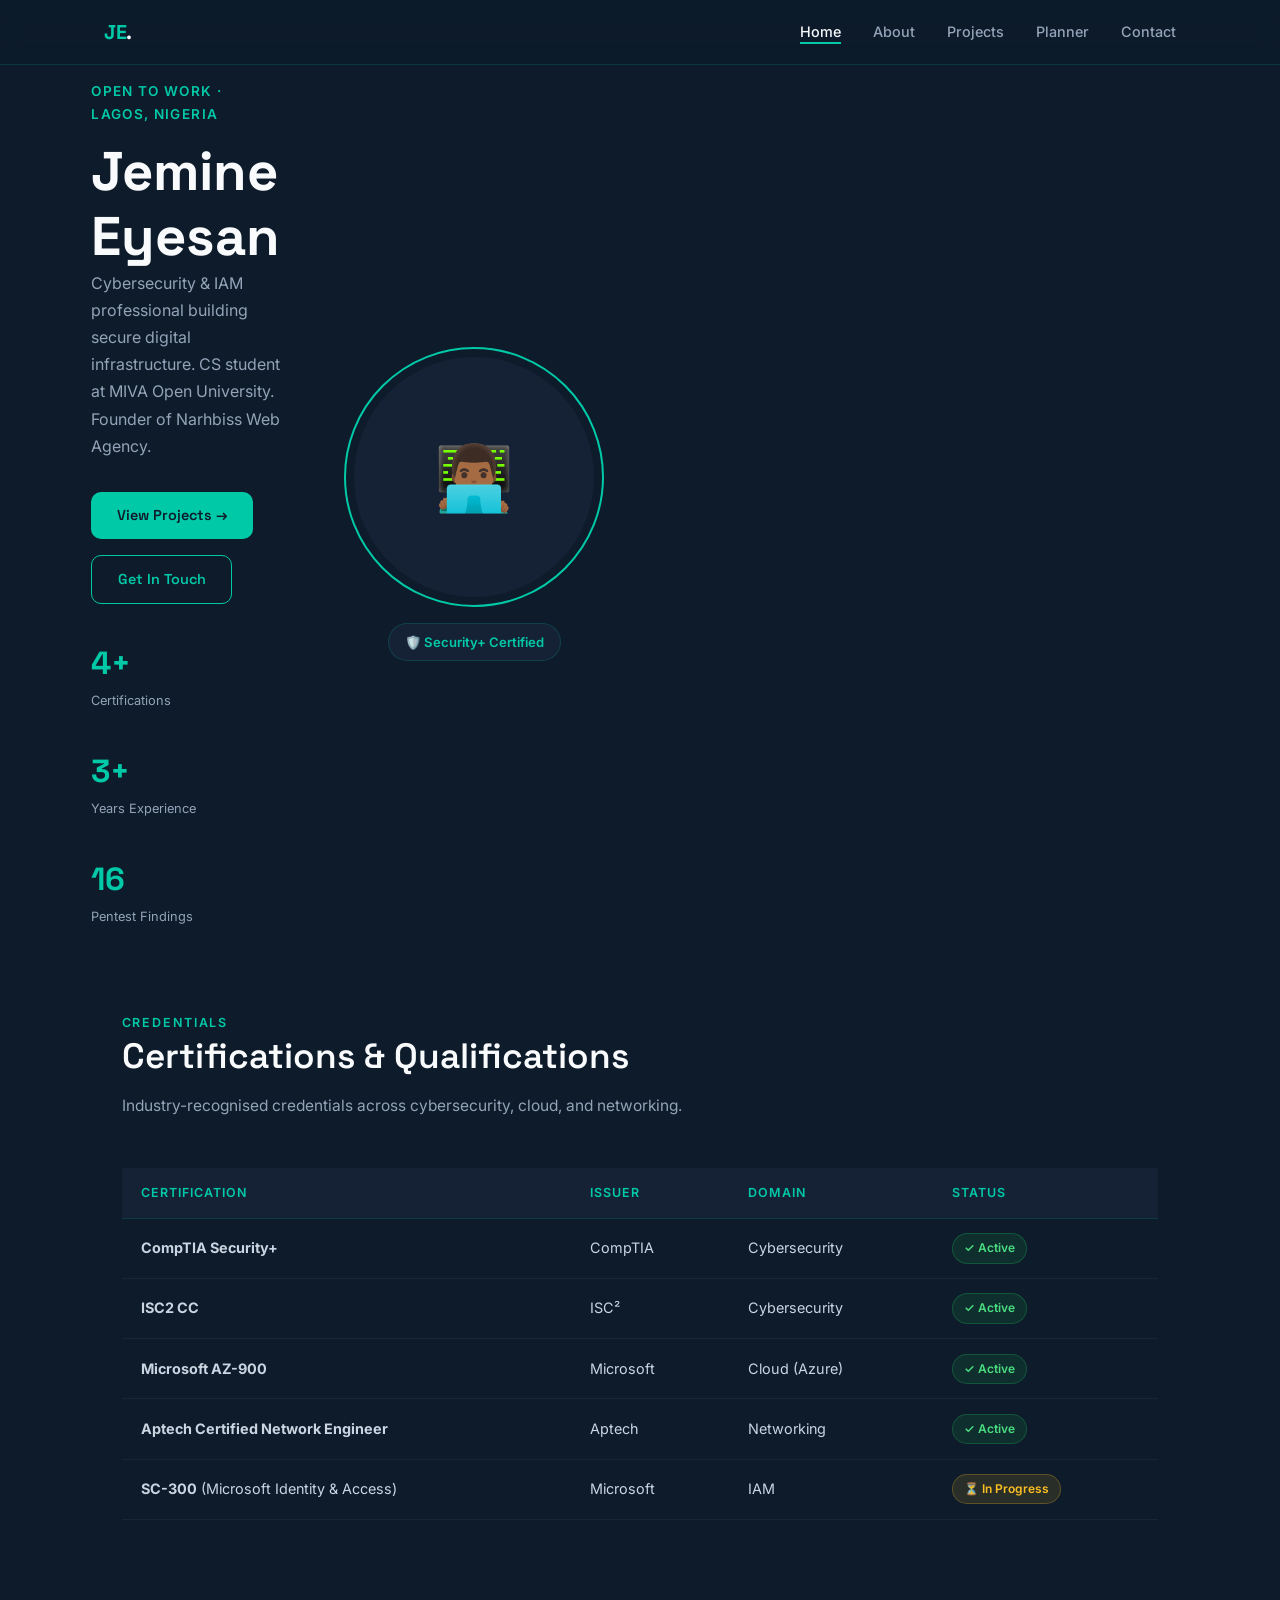
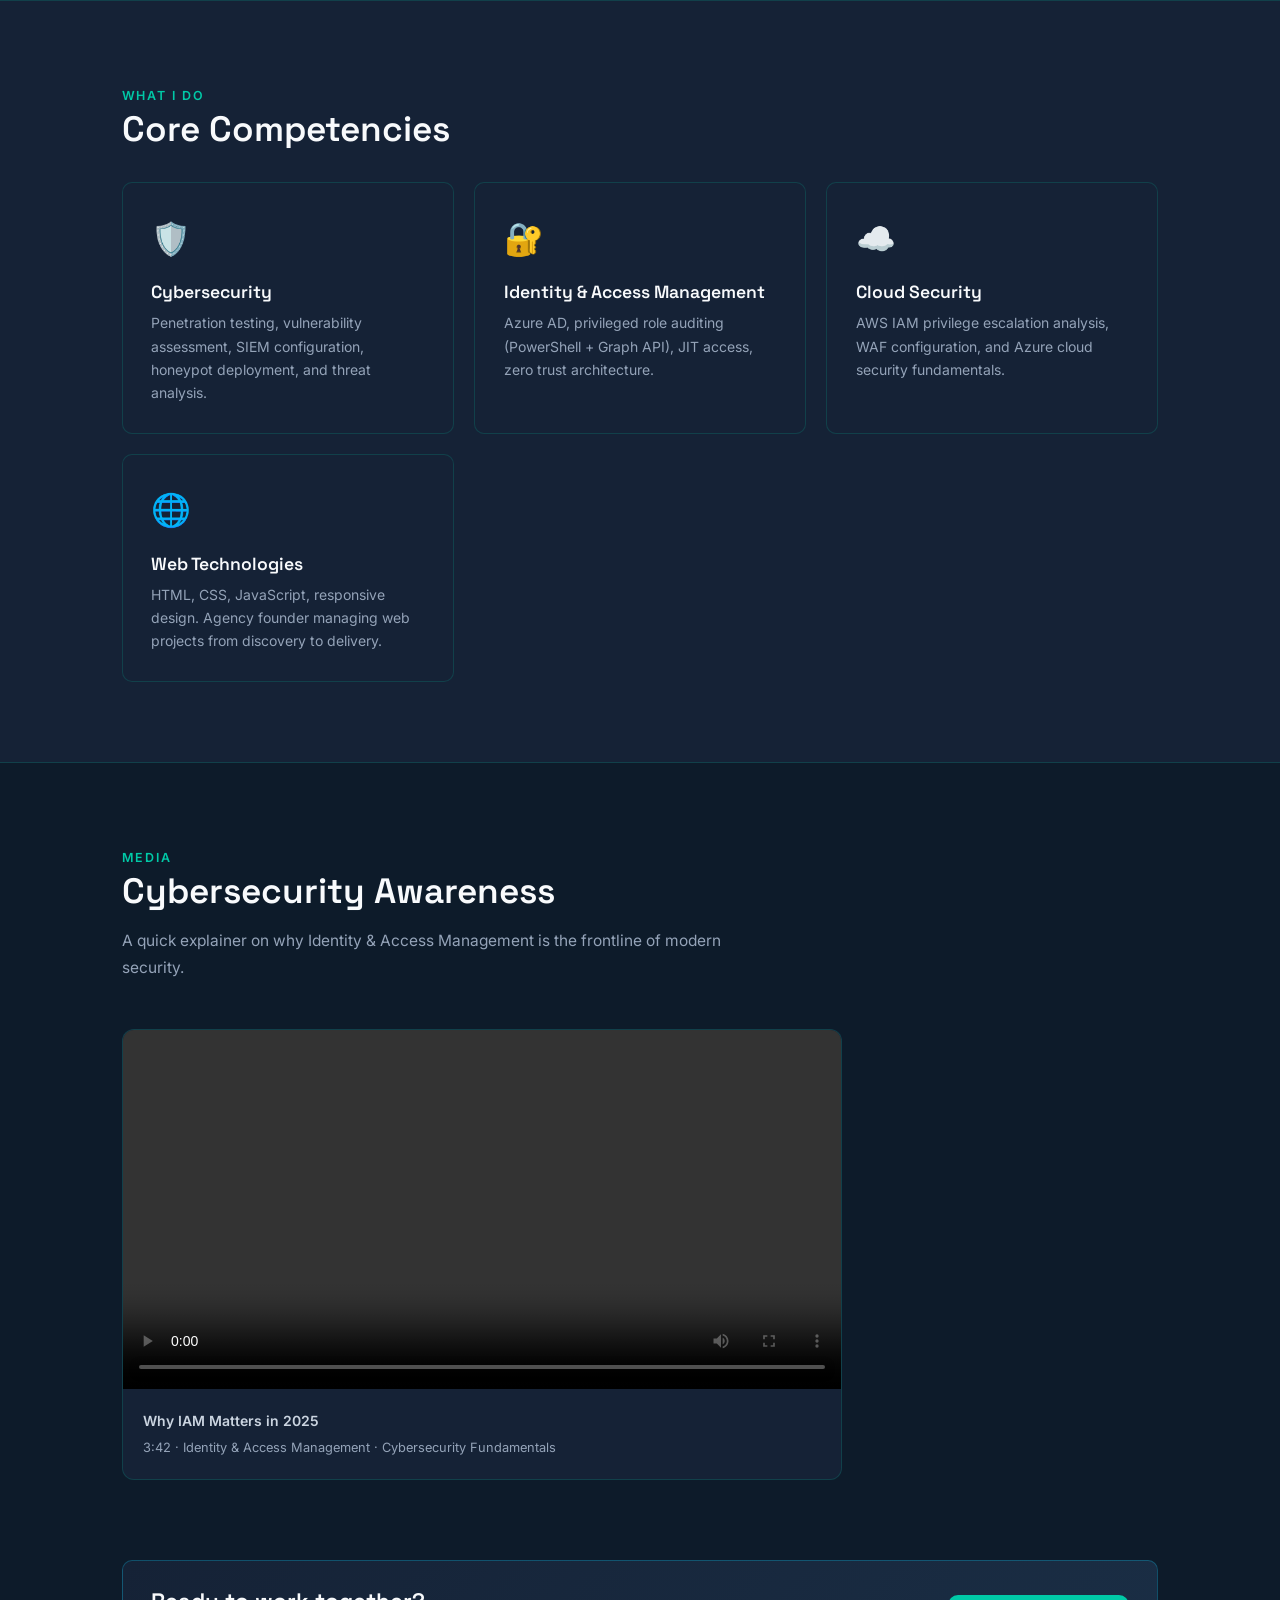
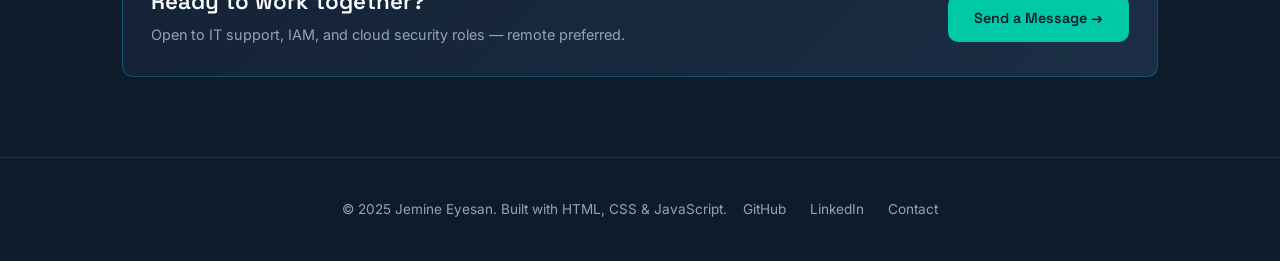
==== index.html @ 13303fdd "initial commit" ====
<!DOCTYPE html>
<html lang="en">
<head>
  <meta charset="UTF-8" />
  <meta name="viewport" content="width=device-width, initial-scale=1.0" />
  <meta name="description" content="Jemine Eyesan — Cybersecurity & IAM professional, web developer, and CS student at MIVA Open University." />
  <title>Jemine Eyesan | Portfolio</title>
  <link rel="stylesheet" href="css/style.css" />
</head>
<body>

  <!-- NAV -->
  <nav class="nav">
    <div class="container nav__inner">
      <a href="index.html" class="nav__logo">JE<span>.</span></a>
      <ul class="nav__links">
        <li><a href="index.html" class="active">Home</a></li>
        <li><a href="pages/about.html">About</a></li>
        <li><a href="pages/projects.html">Projects</a></li>
        <li><a href="pages/planner.html">Planner</a></li>
        <li><a href="pages/contact.html">Contact</a></li>
      </ul>
      <button class="nav__toggle" id="navToggle" aria-label="Toggle menu">
        <span></span><span></span><span></span>
      </button>
    </div>
  </nav>
  <div class="nav__mobile" id="navMobile">
    <a href="index.html">Home</a>
    <a href="pages/about.html">About</a>
    <a href="pages/projects.html">Projects</a>
    <a href="pages/planner.html">Planner</a>
    <a href="pages/contact.html">Contact</a>
  </div>

  <main>
    <!-- HERO -->
    <section class="hero section">
      <div class="container">
        <div class="hero__grid">
          <!-- Text -->
          <div>
            <span class="hero__eyebrow">Open to Work · Lagos, Nigeria</span>
            <h1>Jemine<br><span>Eyesan</span></h1>
            <p class="hero__bio">
              Cybersecurity &amp; IAM professional building secure digital infrastructure.
              CS student at MIVA Open University. Founder of Narhbiss Web Agency.
            </p>
            <div class="hero__ctas">
              <a href="pages/projects.html" class="btn btn-primary">View Projects &rarr;</a>
              <a href="pages/contact.html" class="btn btn-outline">Get In Touch</a>
            </div>

            <!-- Stats -->
            <div class="stats">
              <div>
                <div class="stat__num">4+</div>
                <div class="stat__label">Certifications</div>
              </div>
              <div>
                <div class="stat__num">3+</div>
                <div class="stat__label">Years Experience</div>
              </div>
              <div>
                <div class="stat__num">16</div>
                <div class="stat__label">Pentest Findings</div>
              </div>
            </div>
          </div>

          <!-- Photo -->
          <div class="hero__photo-wrap">
            <div class="hero__photo-frame">
              <div class="hero__photo-placeholder">👨🏾‍💻</div>
            </div>
            <div class="hero__badge">🛡️ Security+ Certified</div>
          </div>
        </div>
      </div>
    </section>

    <!-- QUICK CERTS -->
    <section class="section" style="padding-top: 0;">
      <div class="container">
        <span class="section-label fade-in">Credentials</span>
        <h2 class="section-heading fade-in">Certifications &amp; Qualifications</h2>
        <p class="section-sub fade-in">Industry-recognised credentials across cybersecurity, cloud, and networking.</p>

        <div class="table-wrap fade-in">
          <table>
            <thead>
              <tr>
                <th>Certification</th>
                <th>Issuer</th>
                <th>Domain</th>
                <th>Status</th>
              </tr>
            </thead>
            <tbody>
              <tr>
                <td><strong>CompTIA Security+</strong></td>
                <td>CompTIA</td>
                <td>Cybersecurity</td>
                <td><span class="chip chip-green">✓ Active</span></td>
              </tr>
              <tr>
                <td><strong>ISC2 CC</strong></td>
                <td>ISC²</td>
                <td>Cybersecurity</td>
                <td><span class="chip chip-green">✓ Active</span></td>
              </tr>
              <tr>
                <td><strong>Microsoft AZ-900</strong></td>
                <td>Microsoft</td>
                <td>Cloud (Azure)</td>
                <td><span class="chip chip-green">✓ Active</span></td>
              </tr>
              <tr>
                <td><strong>Aptech Certified Network Engineer</strong></td>
                <td>Aptech</td>
                <td>Networking</td>
                <td><span class="chip chip-green">✓ Active</span></td>
              </tr>
              <tr>
                <td><strong>SC-300</strong> (Microsoft Identity &amp; Access)</td>
                <td>Microsoft</td>
                <td>IAM</td>
                <td><span class="chip chip-amber">⏳ In Progress</span></td>
              </tr>
            </tbody>
          </table>
        </div>
      </div>
    </section>

    <!-- QUICK SKILLS -->
    <section class="section" style="background: var(--clr-bg-card); border-top: 1px solid var(--clr-border); border-bottom: 1px solid var(--clr-border);">
      <div class="container">
        <span class="section-label fade-in">What I Do</span>
        <h2 class="section-heading fade-in">Core Competencies</h2>
        <div style="display: grid; grid-template-columns: repeat(auto-fill, minmax(260px, 1fr)); gap: 1.25rem; margin-top: 2rem;">
          <div class="card fade-in">
            <div style="font-size: 2rem; margin-bottom: 1rem;">🛡️</div>
            <h3 style="font-size: 1.1rem; margin-bottom: 0.5rem;">Cybersecurity</h3>
            <p style="font-size: 0.875rem; color: var(--clr-muted); line-height: 1.65;">Penetration testing, vulnerability assessment, SIEM configuration, honeypot deployment, and threat analysis.</p>
          </div>
          <div class="card fade-in">
            <div style="font-size: 2rem; margin-bottom: 1rem;">🔐</div>
            <h3 style="font-size: 1.1rem; margin-bottom: 0.5rem;">Identity &amp; Access Management</h3>
            <p style="font-size: 0.875rem; color: var(--clr-muted); line-height: 1.65;">Azure AD, privileged role auditing (PowerShell + Graph API), JIT access, zero trust architecture.</p>
          </div>
          <div class="card fade-in">
            <div style="font-size: 2rem; margin-bottom: 1rem;">☁️</div>
            <h3 style="font-size: 1.1rem; margin-bottom: 0.5rem;">Cloud Security</h3>
            <p style="font-size: 0.875rem; color: var(--clr-muted); line-height: 1.65;">AWS IAM privilege escalation analysis, WAF configuration, and Azure cloud security fundamentals.</p>
          </div>
          <div class="card fade-in">
            <div style="font-size: 2rem; margin-bottom: 1rem;">🌐</div>
            <h3 style="font-size: 1.1rem; margin-bottom: 0.5rem;">Web Technologies</h3>
            <p style="font-size: 0.875rem; color: var(--clr-muted); line-height: 1.65;">HTML, CSS, JavaScript, responsive design. Agency founder managing web projects from discovery to delivery.</p>
          </div>
        </div>
      </div>
    </section>

    <!-- VIDEO / MEDIA SHOWCASE -->
    <section class="section">
      <div class="container">
        <span class="section-label fade-in">Media</span>
        <h2 class="section-heading fade-in">Cybersecurity Awareness</h2>
        <p class="section-sub fade-in">A quick explainer on why Identity &amp; Access Management is the frontline of modern security.</p>
        <div class="fade-in" style="max-width: 720px; border-radius: var(--radius-lg); overflow: hidden; border: 1px solid var(--clr-border); background: var(--clr-bg-card);">
          <video
            controls
            width="100%"
            poster=""
            style="display: block;"
            aria-label="Cybersecurity explainer video"
          >
            <source src="" type="video/mp4" />
            <!-- Fallback for browsers without video support -->
            <div style="padding: 3rem; text-align: center; color: var(--clr-muted);">
              <p style="font-size: 1.5rem; margin-bottom: 0.5rem;">🎬</p>
              <p>Your browser doesn't support HTML5 video. <a href="#">Download the video</a> instead.</p>
            </div>
          </video>
          <div style="padding: 1.25rem;">
            <p style="font-size: 0.875rem; font-weight: 600; margin-bottom: 0.25rem;">Why IAM Matters in 2025</p>
            <p style="font-size: 0.8rem; color: var(--clr-muted);">3:42 · Identity &amp; Access Management · Cybersecurity Fundamentals</p>
          </div>
        </div>
      </div>
    </section>

    <!-- CTA -->
    <section class="section" style="padding-top: 0;">
      <div class="container">
        <div class="card fade-in" style="display: flex; align-items: center; justify-content: space-between; flex-wrap: wrap; gap: 1.5rem; background: linear-gradient(135deg, var(--clr-bg-card), var(--clr-bg-raised)); border-color: rgba(0,212,255,0.25);">
          <div>
            <h3 style="font-size: 1.4rem; margin-bottom: 0.4rem;">Ready to work together?</h3>
            <p style="color: var(--clr-muted); font-size: 0.9rem;">Open to IT support, IAM, and cloud security roles — remote preferred.</p>
          </div>
          <a href="pages/contact.html" class="btn btn-primary">Send a Message &rarr;</a>
        </div>
      </div>
    </section>
  </main>

  <!-- FOOTER -->
  <footer class="footer">
    <div class="container footer__inner">
      <p class="footer__copy">&copy; 2025 Jemine Eyesan. Built with HTML, CSS &amp; JavaScript.</p>
      <div class="footer__links">
        <a href="https://github.com/MrEyesan" target="_blank" rel="noopener">GitHub</a>
        <a href="https://linkedin.com/in/eyesan-oritsejemineyin-b71a961a3" target="_blank" rel="noopener">LinkedIn</a>
        <a href="pages/contact.html">Contact</a>
      </div>
    </div>
  </footer>

  <script src="js/main.js"></script>
</body>
</html>
---- css/style.css ----
/* ============================================================
   PORTFOLIO – Oritsejemineyin Eyesan Sunday
   Design: deep navy / electric teal / warm white
   Fonts: Space Grotesk (display) + Inter (body)
   ============================================================ */

@import url('https://fonts.googleapis.com/css2?family=Space+Grotesk:wght@400;500;600;700&family=Inter:wght@300;400;500;600&display=swap');

:root {
  --navy:       #0D1B2A;
  --navy-mid:   #1A2E45;
  --teal:       #00C9A7;
  --teal-dark:  #009E83;
  --white:      #F8FAFC;
  --slate:      #94A3B8;
  --card-bg:    #152236;
  --border:     rgba(0,201,167,0.18);
  --font-display: 'Space Grotesk', sans-serif;
  --font-body:    'Inter', sans-serif;
  --radius: 10px;
  --shadow: 0 4px 24px rgba(0,0,0,0.35);
  --trans:  0.25s ease;
}

*, *::before, *::after { box-sizing: border-box; margin: 0; padding: 0; }
html { scroll-behavior: smooth; font-size: 16px; }
body { font-family: var(--font-body); background: var(--navy); color: var(--white); line-height: 1.7; min-height: 100vh; }
img  { max-width: 100%; display: block; }
a    { color: var(--teal); text-decoration: none; transition: color var(--trans); }
a:hover { color: var(--white); }
ul   { list-style: none; }

h1, h2, h3, h4 { font-family: var(--font-display); line-height: 1.2; }
h1 { font-size: clamp(2rem, 5vw, 3.4rem); font-weight: 700; }
h2 { font-size: clamp(1.5rem, 3.5vw, 2.2rem); font-weight: 600; }
h3 { font-size: 1.2rem; font-weight: 600; }
p  { color: #CBD5E1; font-size: 0.97rem; }

/* NAVBAR */
.navbar {
  position: fixed; top: 0; left: 0; right: 0; z-index: 1000;
  display: flex; align-items: center; justify-content: space-between;
  padding: 0 5%; height: 64px;
  background: rgba(13,27,42,0.92); backdrop-filter: blur(12px);
  border-bottom: 1px solid var(--border);
}
.nav-logo { font-family: var(--font-display); font-weight: 700; font-size: 1.2rem; color: var(--teal); letter-spacing: -0.5px; }
.nav-logo span { color: var(--white); }
.nav-links { display: flex; gap: 2rem; }
.nav-links a { font-size: 0.9rem; font-weight: 500; color: var(--slate); position: relative; padding-bottom: 4px; }
.nav-links a::after { content: ''; position: absolute; bottom: 0; left: 0; width: 0; height: 2px; background: var(--teal); transition: width var(--trans); }
.nav-links a:hover, .nav-links a.active { color: var(--white); }
.nav-links a:hover::after, .nav-links a.active::after { width: 100%; }
.hamburger { display: none; flex-direction: column; gap: 5px; cursor: pointer; background: none; border: none; padding: 4px; }
.hamburger span { width: 24px; height: 2px; background: var(--white); border-radius: 2px; transition: var(--trans); }
.hamburger.open span:nth-child(1) { transform: rotate(45deg) translate(5px, 5px); }
.hamburger.open span:nth-child(2) { opacity: 0; }
.hamburger.open span:nth-child(3) { transform: rotate(-45deg) translate(5px, -5px); }

.page { padding-top: 64px; }

.section { padding: 80px 5%; }
.section-label { font-size: 0.78rem; font-weight: 600; letter-spacing: 0.15em; text-transform: uppercase; color: var(--teal); margin-bottom: 0.6rem; }
.section-title { margin-bottom: 1rem; }
.section-sub { color: var(--slate); max-width: 600px; margin-bottom: 3rem; }
.divider { width: 48px; height: 3px; background: var(--teal); border-radius: 2px; margin: 1rem 0 2.5rem; }

.btn { display: inline-flex; align-items: center; gap: 0.5rem; padding: 0.7rem 1.6rem; border-radius: var(--radius); font-family: var(--font-display); font-weight: 600; font-size: 0.9rem; cursor: pointer; transition: var(--trans); border: none; }
.btn-primary { background: var(--teal); color: var(--navy); }
.btn-primary:hover { background: var(--teal-dark); color: var(--navy); transform: translateY(-2px); }
.btn-outline { background: transparent; border: 1.5px solid var(--teal); color: var(--teal); }
.btn-outline:hover { background: var(--teal); color: var(--navy); transform: translateY(-2px); }
.btn-sm { padding: 0.5rem 1.1rem; font-size: 0.83rem; }
.btn-danger { background: #EF4444; color: #fff; }
.btn-danger:hover { background: #DC2626; transform: translateY(-2px); }

.card { background: var(--card-bg); border: 1px solid var(--border); border-radius: var(--radius); padding: 1.8rem; transition: var(--trans); }
.card:hover { border-color: var(--teal); transform: translateY(-4px); box-shadow: var(--shadow); }
.tag { display: inline-block; background: rgba(0,201,167,0.12); color: var(--teal); font-size: 0.75rem; font-weight: 600; padding: 0.25rem 0.7rem; border-radius: 999px; border: 1px solid rgba(0,201,167,0.25); }

/* HERO */
.hero { min-height: calc(100vh - 64px); display: grid; grid-template-columns: 1fr 1fr; align-items: center; gap: 4rem; padding: 80px 5%; }
.hero-eyebrow { font-size: 0.85rem; font-weight: 600; letter-spacing: 0.12em; text-transform: uppercase; color: var(--teal); margin-bottom: 1rem; }
.hero-name  { margin-bottom: 0.4rem; }
.hero-role  { font-family: var(--font-display); font-size: clamp(1.1rem, 2.5vw, 1.5rem); color: var(--slate); margin-bottom: 1.4rem; font-weight: 400; }
.hero-bio   { color: #94A3B8; max-width: 480px; margin-bottom: 2rem; font-size: 1rem; }
.hero-ctas  { display: flex; gap: 1rem; flex-wrap: wrap; }
.hero-img-wrap { position: relative; display: flex; justify-content: center; align-items: center; }
.hero-img-ring { width: 320px; height: 320px; border-radius: 50%; border: 2px solid var(--teal); padding: 8px; animation: pulse-ring 3s ease-in-out infinite; }
.hero-img-ring img { width: 100%; height: 100%; object-fit: cover; border-radius: 50%; background: var(--navy-mid); }
.hero-img-placeholder { width: 100%; height: 100%; border-radius: 50%; background: linear-gradient(135deg, var(--navy-mid) 0%, var(--card-bg) 100%); display: flex; align-items: center; justify-content: center; font-family: var(--font-display); font-size: 5rem; font-weight: 700; color: var(--teal); }
.hero-badges { display: flex; gap: 0.6rem; flex-wrap: wrap; margin-top: 1.5rem; }

@keyframes pulse-ring {
  0%, 100% { box-shadow: 0 0 0 0 rgba(0,201,167,0.3); }
  50%       { box-shadow: 0 0 0 16px rgba(0,201,167,0); }
}

.stats-row { display: grid; grid-template-columns: repeat(3, 1fr); gap: 1px; background: var(--border); border: 1px solid var(--border); border-radius: var(--radius); margin: 0 5% 0; overflow: hidden; }
.stat-item { background: var(--card-bg); padding: 2rem; text-align: center; }
.stat-number { font-family: var(--font-display); font-size: 2.4rem; font-weight: 700; color: var(--teal); display: block; }
.stat-label  { font-size: 0.85rem; color: var(--slate); }

/* ABOUT */
.about-grid { display: grid; grid-template-columns: 1fr 1.4fr; gap: 4rem; align-items: start; }
.about-img-wrap { border-radius: var(--radius); overflow: hidden; border: 1px solid var(--border); }
.about-img-placeholder { width: 100%; aspect-ratio: 3/4; background: linear-gradient(160deg, var(--card-bg) 0%, var(--navy-mid) 100%); display: flex; align-items: center; justify-content: center; font-size: 6rem; color: var(--teal); }
.about-content h2  { margin-bottom: 0.5rem; }
.about-content p   { margin-bottom: 1.2rem; }
.edu-list { display: flex; flex-direction: column; gap: 1rem; margin-bottom: 2.5rem; }
.edu-item { display: flex; gap: 1rem; align-items: flex-start; background: var(--card-bg); border: 1px solid var(--border); border-radius: var(--radius); padding: 1.2rem; }
.edu-icon { width: 40px; height: 40px; border-radius: 8px; background: rgba(0,201,167,0.12); display: flex; align-items: center; justify-content: center; font-size: 1.2rem; flex-shrink: 0; }
.edu-body h4 { color: var(--white); font-size: 0.95rem; }
.edu-body p  { font-size: 0.83rem; margin: 0; }
.skills-grid { display: grid; grid-template-columns: repeat(auto-fill, minmax(140px, 1fr)); gap: 0.8rem; margin-bottom: 2.5rem; }
.skill-chip { background: var(--card-bg); border: 1px solid var(--border); border-radius: var(--radius); padding: 0.8rem 1rem; text-align: center; font-size: 0.85rem; font-weight: 500; color: var(--slate); transition: var(--trans); }
.skill-chip:hover { border-color: var(--teal); color: var(--teal); }
.hobbies-row { display: flex; gap: 0.7rem; flex-wrap: wrap; }

/* PROJECTS */
.projects-grid { display: grid; grid-template-columns: repeat(auto-fill, minmax(300px, 1fr)); gap: 1.8rem; }
.project-card { display: flex; flex-direction: column; }
.project-img  { width: 100%; aspect-ratio: 16/9; border-radius: 8px 8px 0 0; overflow: hidden; margin-bottom: 1.2rem; }
.project-img-placeholder { width: 100%; height: 100%; display: flex; align-items: center; justify-content: center; font-size: 3rem; }
.project-img-placeholder.p1 { background: linear-gradient(135deg, #1a2e45, #0d3b5e); }
.project-img-placeholder.p2 { background: linear-gradient(135deg, #1a2e45, #1a3a2e); }
.project-img-placeholder.p3 { background: linear-gradient(135deg, #1a2e45, #2e1a3a); }
.project-tags  { display: flex; gap: 0.5rem; flex-wrap: wrap; margin: 0.8rem 0; }
.project-links { display: flex; gap: 0.8rem; margin-top: auto; padding-top: 1.2rem; }

/* TABLE */
.table-wrap { overflow-x: auto; }
table { width: 100%; border-collapse: collapse; font-size: 0.9rem; }
thead { background: var(--card-bg); }
th { padding: 0.9rem 1.2rem; text-align: left; font-size: 0.78rem; font-weight: 600; letter-spacing: 0.08em; text-transform: uppercase; color: var(--teal); border-bottom: 1px solid var(--border); }
td { padding: 0.9rem 1.2rem; border-bottom: 1px solid rgba(255,255,255,0.05); color: #CBD5E1; }
tbody tr:hover { background: var(--card-bg); }

/* PLANNER */
.planner-wrap  { max-width: 740px; margin: 0 auto; }
.planner-form  { display: flex; gap: 0.8rem; flex-wrap: wrap; margin-bottom: 2.5rem; }
.planner-form input, .planner-form select { background: var(--card-bg); border: 1.5px solid var(--border); border-radius: var(--radius); padding: 0.75rem 1.1rem; color: var(--white); font-family: var(--font-body); font-size: 0.95rem; outline: none; transition: var(--trans); }
.planner-form input { flex: 1; min-width: 200px; }
.planner-form input:focus, .planner-form select:focus { border-color: var(--teal); }
.planner-form input::placeholder { color: var(--slate); }
.planner-form select { color: var(--slate); cursor: pointer; }
.planner-form select option { background: var(--card-bg); }
.filter-bar   { display: flex; gap: 0.6rem; margin-bottom: 1.5rem; flex-wrap: wrap; }
.filter-btn   { padding: 0.4rem 1rem; border-radius: 999px; font-size: 0.82rem; font-weight: 600; border: 1.5px solid var(--border); background: transparent; color: var(--slate); cursor: pointer; transition: var(--trans); }
.filter-btn.active, .filter-btn:hover { border-color: var(--teal); color: var(--teal); }
.task-list    { display: flex; flex-direction: column; gap: 0.8rem; }
.task-item    { display: flex; align-items: center; gap: 1rem; background: var(--card-bg); border: 1px solid var(--border); border-radius: var(--radius); padding: 1rem 1.2rem; transition: var(--trans); animation: slide-in 0.25s ease; }
.task-item.done { opacity: 0.55; }
.task-item.done .task-text { text-decoration: line-through; color: var(--slate); }
@keyframes slide-in { from { opacity: 0; transform: translateY(-10px); } to { opacity: 1; transform: translateY(0); } }
.task-check   { width: 20px; height: 20px; border-radius: 50%; border: 2px solid var(--teal); background: transparent; cursor: pointer; flex-shrink: 0; transition: var(--trans); display: flex; align-items: center; justify-content: center; }
.task-check.checked { background: var(--teal); }
.task-check.checked::after { content: '✓'; font-size: 0.7rem; color: var(--navy); font-weight: 700; }
.task-text    { flex: 1; font-size: 0.95rem; }
.task-priority { font-size: 0.72rem; font-weight: 600; padding: 0.2rem 0.6rem; border-radius: 999px; }
.task-priority.high   { background: rgba(239,68,68,0.15); color: #F87171; }
.task-priority.medium { background: rgba(251,191,36,0.15); color: #FBB824; }
.task-priority.low    { background: rgba(0,201,167,0.15);  color: var(--teal); }
.task-delete  { background: none; border: none; color: var(--slate); cursor: pointer; font-size: 1.1rem; transition: color var(--trans); padding: 4px; }
.task-delete:hover { color: #EF4444; }
.planner-summary { display: flex; gap: 1.5rem; flex-wrap: wrap; background: var(--card-bg); border: 1px solid var(--border); border-radius: var(--radius); padding: 1.2rem 1.6rem; margin-bottom: 2rem; }
.summary-item { font-size: 0.88rem; color: var(--slate); }
.summary-item strong { color: var(--teal); font-family: var(--font-display); font-size: 1.1rem; }
.empty-state  { text-align: center; padding: 3rem; color: var(--slate); }
.empty-state .empty-icon { font-size: 3rem; margin-bottom: 1rem; }

/* CONTACT */
.contact-grid { display: grid; grid-template-columns: 1fr 1.4fr; gap: 4rem; align-items: start; }
.contact-info { display: flex; flex-direction: column; gap: 1.5rem; }
.contact-info-item { display: flex; gap: 1rem; align-items: flex-start; }
.contact-info-icon { width: 44px; height: 44px; border-radius: 10px; background: rgba(0,201,167,0.12); display: flex; align-items: center; justify-content: center; font-size: 1.2rem; flex-shrink: 0; }
.contact-info-body h4 { font-size: 0.95rem; color: var(--white); margin-bottom: 0.2rem; }
.contact-info-body p  { font-size: 0.88rem; margin: 0; }
.contact-form   { display: flex; flex-direction: column; gap: 1.2rem; }
.form-row       { display: grid; grid-template-columns: 1fr 1fr; gap: 1.2rem; }
.form-group     { display: flex; flex-direction: column; gap: 0.4rem; }
.form-group label { font-size: 0.83rem; font-weight: 600; color: var(--slate); text-transform: uppercase; letter-spacing: 0.05em; }
.form-group input, .form-group textarea { background: var(--card-bg); border: 1.5px solid var(--border); border-radius: var(--radius); padding: 0.8rem 1.1rem; color: var(--white); font-family: var(--font-body); font-size: 0.95rem; outline: none; transition: var(--trans); width: 100%; }
.form-group input:focus, .form-group textarea:focus { border-color: var(--teal); }
.form-group input.error, .form-group textarea.error { border-color: #EF4444; }
.form-group input::placeholder, .form-group textarea::placeholder { color: var(--slate); }
.form-group textarea { resize: vertical; min-height: 120px; }
.field-error   { font-size: 0.78rem; color: #F87171; margin-top: 0.2rem; }
.form-success  { display: none; background: rgba(0,201,167,0.1); border: 1px solid var(--teal); border-radius: var(--radius); padding: 1.2rem; text-align: center; color: var(--teal); font-weight: 600; }
.form-success.visible { display: block; }

/* PAGE HERO */
.page-hero { padding: 60px 5% 40px; border-bottom: 1px solid var(--border); background: linear-gradient(to bottom, var(--navy-mid) 0%, var(--navy) 100%); }

/* MEDIA */
.video-wrap { border-radius: var(--radius); overflow: hidden; border: 1px solid var(--border); max-width: 720px; }
.video-wrap video, .video-wrap iframe { width: 100%; display: block; aspect-ratio: 16/9; }
.video-caption { font-size: 0.82rem; color: var(--slate); margin-top: 0.6rem; text-align: center; }

/* FOOTER */
.footer { border-top: 1px solid var(--border); padding: 2.5rem 5%; display: flex; justify-content: space-between; align-items: center; flex-wrap: wrap; gap: 1rem; }
.footer-copy { font-size: 0.85rem; color: var(--slate); }
.footer-links { display: flex; gap: 1.5rem; }
.footer-links a { font-size: 0.85rem; color: var(--slate); }
.footer-links a:hover { color: var(--teal); }

/* RESPONSIVE */
@media (max-width: 900px) {
  .hero { grid-template-columns: 1fr; text-align: center; gap: 2.5rem; }
  .hero-ctas, .hero-badges { justify-content: center; }
  .hero-img-wrap { order: -1; }
  .hero-img-ring { width: 220px; height: 220px; }
  .about-grid, .contact-grid { grid-template-columns: 1fr; }
  .stats-row { grid-template-columns: 1fr; }
}
@media (max-width: 640px) {
  .nav-links { display: none; flex-direction: column; position: fixed; top: 64px; left: 0; right: 0; background: var(--navy-mid); padding: 1.5rem 5%; border-bottom: 1px solid var(--border); gap: 1.2rem; }
  .nav-links.open { display: flex; }
  .hamburger { display: flex; }
  .section { padding: 60px 5%; }
  .form-row { grid-template-columns: 1fr; }
  .hero { padding: 40px 5%; }
  .projects-grid { grid-template-columns: 1fr; }
  .skills-grid { grid-template-columns: repeat(2, 1fr); }
}
@media (prefers-reduced-motion: reduce) {
  *, *::before, *::after { animation-duration: 0.01ms !important; transition-duration: 0.01ms !important; }
}

/* ============================================================
   COMPATIBILITY ALIASES + MISSING UTILITY CLASSES
   ============================================================ */

/* Variable aliases so inner pages work with both naming schemes */
:root {
  --clr-bg:       #0D1B2A;
  --clr-bg-card:  #152236;
  --clr-bg-raised:#1A2E45;
  --clr-accent:   #00C9A7;
  --clr-accent2:  #009E83;
  --clr-text:     #F8FAFC;
  --clr-muted:    #94A3B8;
  --clr-border:   rgba(0,201,167,0.18);
  --radius-lg:    12px;
}

/* NAV (inner-page class names) */
.nav {
  position: fixed; top: 0; left: 0; right: 0; z-index: 1000;
  background: rgba(13,27,42,0.92); backdrop-filter: blur(12px);
  border-bottom: 1px solid var(--clr-border);
}
.container { max-width: 1200px; margin: 0 auto; padding: 0 5%; }
.nav__inner { display: flex; align-items: center; justify-content: space-between; height: 64px; }
.nav__logo  { font-family: var(--font-display); font-weight: 700; font-size: 1.25rem; color: var(--clr-accent); letter-spacing: -0.5px; }
.nav__logo span { color: var(--clr-text); }
.nav__links { display: flex; gap: 2rem; list-style: none; }
.nav__links a { font-size: 0.9rem; font-weight: 500; color: var(--clr-muted); position: relative; padding-bottom: 4px; text-decoration: none; transition: color 0.25s; }
.nav__links a::after { content:''; position:absolute; bottom:0; left:0; width:0; height:2px; background:var(--clr-accent); transition: width 0.25s; }
.nav__links a:hover, .nav__links a.active { color: var(--clr-text); }
.nav__links a:hover::after, .nav__links a.active::after { width: 100%; }
.nav__toggle { display: none; flex-direction: column; gap: 5px; cursor: pointer; background: none; border: none; padding: 4px; }
.nav__toggle span { width: 24px; height: 2px; background: var(--clr-text); border-radius: 2px; transition: 0.25s; display: block; }
.nav__toggle.open span:nth-child(1) { transform: rotate(45deg) translate(5px,5px); }
.nav__toggle.open span:nth-child(2) { opacity: 0; }
.nav__toggle.open span:nth-child(3) { transform: rotate(-45deg) translate(5px,-5px); }
.nav__mobile { display: none; flex-direction: column; position: fixed; top: 64px; left: 0; right: 0; background: var(--clr-bg-raised); padding: 1.5rem 5%; border-bottom: 1px solid var(--clr-border); gap: 1.2rem; z-index: 999; }
.nav__mobile.open { display: flex; }
.nav__mobile a { font-size: 1rem; font-weight: 500; color: var(--clr-muted); text-decoration: none; }
.nav__mobile a:hover { color: var(--clr-accent); }

/* FOOTER */
.footer__inner { display: flex; justify-content: space-between; align-items: center; flex-wrap: wrap; gap: 1rem; }
.footer__copy  { font-size: 0.85rem; color: var(--clr-muted); }
.footer__links { display: flex; gap: 1.5rem; }
.footer__links a { font-size: 0.85rem; color: var(--clr-muted); }
.footer__links a:hover { color: var(--clr-accent); }

/* PAGE HEADER */
.page-header { background: linear-gradient(to bottom, var(--clr-bg-raised), var(--clr-bg)); border-bottom: 1px solid var(--clr-border); }
.page-header h1 span { color: var(--clr-accent); }

/* SECTION HEADING */
.section-heading { font-family: var(--font-display); font-size: clamp(1.5rem, 3.5vw, 2.2rem); font-weight: 600; line-height: 1.2; margin-bottom: 1rem; }
.section-sub     { color: var(--clr-muted); max-width: 600px; margin-bottom: 3rem; }

/* HERO inner */
.hero__grid { display: grid; grid-template-columns: 1fr 1fr; align-items: center; gap: 4rem; }
.hero__eyebrow { font-size: 0.85rem; font-weight: 600; letter-spacing: 0.1em; text-transform: uppercase; color: var(--clr-accent); display: block; margin-bottom: 0.8rem; }
.hero__bio  { color: var(--clr-muted); font-size: 1rem; margin-bottom: 2rem; }
.hero__ctas { display: flex; gap: 1rem; flex-wrap: wrap; margin-bottom: 2rem; }
.hero__photo-wrap   { display: flex; flex-direction: column; align-items: center; gap: 1rem; }
.hero__photo-frame  { width: 260px; height: 260px; border-radius: 50%; border: 2px solid var(--clr-accent); padding: 8px; animation: pulse-ring 3s ease-in-out infinite; }
.hero__photo-placeholder { width: 100%; height: 100%; border-radius: 50%; background: var(--clr-bg-card); display: flex; align-items: center; justify-content: center; font-size: 4rem; }
.hero__badge { background: var(--clr-bg-card); border: 1px solid var(--clr-border); border-radius: 999px; padding: 0.4rem 1rem; font-size: 0.82rem; font-weight: 600; color: var(--clr-accent); }

/* STATS */
.stats { display: flex; gap: 2rem; flex-wrap: wrap; margin-top: 2rem; }
.stat__num   { font-family: var(--font-display); font-size: 2rem; font-weight: 700; color: var(--clr-accent); }
.stat__label { font-size: 0.8rem; color: var(--clr-muted); }

/* ABOUT */
.about-img-placeholder { width: 100%; aspect-ratio: 3/4; background: linear-gradient(160deg, var(--clr-bg-card) 0%, var(--clr-bg-raised) 100%); display: flex; align-items: center; justify-content: center; font-size: 6rem; }
.about-img-wrap { border-radius: var(--radius); overflow: hidden; border: 1px solid var(--clr-border); }
.edu-item { display: flex; gap: 1rem; align-items: flex-start; background: var(--clr-bg-card); border: 1px solid var(--clr-border); border-radius: var(--radius); padding: 1.2rem; }
.edu-icon { width: 40px; height: 40px; border-radius: 8px; background: rgba(0,201,167,0.12); display: flex; align-items: center; justify-content: center; font-size: 1.2rem; flex-shrink: 0; }
.edu-body h4 { color: var(--clr-text); font-size: 0.95rem; }
.edu-body p  { font-size: 0.83rem; }

/* SKILL BARS */
.skill-bar-group  { display: flex; flex-direction: column; gap: 1rem; }
.skill-bar-item   { display: flex; flex-direction: column; gap: 0.4rem; }
.skill-bar-label  { display: flex; justify-content: space-between; font-size: 0.83rem; color: var(--clr-muted); }
.skill-bar-track  { width: 100%; height: 6px; background: var(--clr-bg-raised); border-radius: 999px; overflow: hidden; }
.skill-bar-fill   { height: 100%; background: linear-gradient(to right, var(--clr-accent), var(--clr-accent2)); border-radius: 999px; width: 0; transition: width 1.2s ease; }

/* CHIPS */
.chip          { display: inline-block; background: rgba(0,201,167,0.1); color: var(--clr-accent); font-size: 0.75rem; font-weight: 600; padding: 0.25rem 0.7rem; border-radius: 999px; border: 1px solid rgba(0,201,167,0.22); }
.chip-green    { background: rgba(34,197,94,0.12); color: #4ade80; border-color: rgba(34,197,94,0.25); }
.chip-amber    { background: rgba(251,191,36,0.12); color: #fbbf24; border-color: rgba(251,191,36,0.25); }
.skills-chips  { display: flex; gap: 0.6rem; flex-wrap: wrap; }

/* FILTER BAR */
.filter-bar   { display: flex; gap: 0.6rem; flex-wrap: wrap; margin-bottom: 1.5rem; }
.filter-btn   { padding: 0.4rem 1rem; border-radius: 999px; font-size: 0.82rem; font-weight: 600; border: 1.5px solid var(--clr-border); background: transparent; color: var(--clr-muted); cursor: pointer; transition: 0.25s; font-family: var(--font-body); }
.filter-btn.active, .filter-btn:hover { border-color: var(--clr-accent); color: var(--clr-accent); }

/* PROJECT CARDS */
.project-card  { display: flex; flex-direction: column; }
.project-img   { width: 100%; aspect-ratio: 16/9; border-radius: 8px 8px 0 0; overflow: hidden; margin-bottom: 1.2rem; }
.project-img-placeholder { width: 100%; height: 100%; display: flex; align-items: center; justify-content: center; font-size: 3rem; }
.project-img-placeholder.p1 { background: linear-gradient(135deg, #1a2e45, #0d3b5e); }
.project-img-placeholder.p2 { background: linear-gradient(135deg, #1a2e45, #1a3a2e); }
.project-img-placeholder.p3 { background: linear-gradient(135deg, #1a2e45, #2e1a3a); }
.project-title { font-family: var(--font-display); font-size: 1.1rem; font-weight: 600; margin-bottom: 0.5rem; }
.project-desc  { font-size: 0.875rem; color: var(--clr-muted); line-height: 1.65; }
.project-links { display: flex; gap: 0.8rem; margin-top: auto; padding-top: 1.2rem; flex-wrap: wrap; }
.project-highlights { margin-top: 0.8rem !important; }

/* PLANNER */
.planner-wrap    { max-width: 740px; margin: 0 auto; }
.planner-form    { display: flex; gap: 0.8rem; flex-wrap: wrap; margin-bottom: 2rem; }
.planner-form input, .planner-form select { background: var(--clr-bg-card); border: 1.5px solid var(--clr-border); border-radius: var(--radius); padding: 0.75rem 1rem; color: var(--clr-text); font-family: var(--font-body); font-size: 0.9rem; outline: none; transition: 0.25s; }
.planner-form input { flex: 1; min-width: 200px; }
.planner-form input:focus, .planner-form select:focus { border-color: var(--clr-accent); }
.planner-form input::placeholder { color: var(--clr-muted); }
.planner-form select { color: var(--clr-muted); cursor: pointer; }
.planner-form select option { background: var(--clr-bg-card); color: var(--clr-text); }
.planner-summary { display: flex; gap: 1.5rem; flex-wrap: wrap; background: var(--clr-bg-card); border: 1px solid var(--clr-border); border-radius: var(--radius); padding: 1.2rem 1.6rem; margin-bottom: 1.5rem; }
.summary-item { font-size: 0.88rem; color: var(--clr-muted); }
.summary-item strong { color: var(--clr-accent); font-family: var(--font-display); font-size: 1.1rem; display: block; }
.task-list  { display: flex; flex-direction: column; gap: 0.8rem; }
.task-item  { display: flex; align-items: center; gap: 0.8rem; background: var(--clr-bg-card); border: 1px solid var(--clr-border); border-radius: var(--radius); padding: 0.9rem 1.1rem; animation: slide-in 0.25s ease; flex-wrap: wrap; }
.task-item.done { opacity: 0.55; }
.task-item.done .task-text { text-decoration: line-through; color: var(--clr-muted); }
.task-check { width: 20px; height: 20px; border-radius: 50%; border: 2px solid var(--clr-accent); background: transparent; cursor: pointer; flex-shrink: 0; display: flex; align-items: center; justify-content: center; transition: 0.2s; }
.task-check.checked { background: var(--clr-accent); }
.task-check.checked::after { content: '✓'; font-size: 0.68rem; color: var(--clr-bg); font-weight: 700; }
.task-text { flex: 1; font-size: 0.92rem; min-width: 120px; }
.task-priority { font-size: 0.72rem; font-weight: 600; padding: 0.2rem 0.6rem; border-radius: 999px; white-space: nowrap; }
.task-priority.high   { background: rgba(239,68,68,0.15); color: #f87171; }
.task-priority.medium { background: rgba(251,191,36,0.15); color: #fbbf24; }
.task-priority.low    { background: rgba(0,201,167,0.15);  color: var(--clr-accent); }
.task-delete { background: none; border: none; color: var(--clr-muted); cursor: pointer; font-size: 1rem; padding: 4px; transition: color 0.2s; }
.task-delete:hover { color: #ef4444; }

/* CONTACT */
.contact-info-item { display: flex; gap: 1rem; align-items: flex-start; }
.contact-info-icon { width: 44px; height: 44px; border-radius: 10px; background: rgba(0,201,167,0.12); display: flex; align-items: center; justify-content: center; font-size: 1.2rem; flex-shrink: 0; }
.contact-info-body h4 { font-size: 0.95rem; color: var(--clr-text); margin-bottom: 0.2rem; }
.contact-info-body p  { font-size: 0.88rem; margin: 0; }
.contact-form { display: flex; flex-direction: column; gap: 1.2rem; }
.form-row     { display: grid; grid-template-columns: 1fr 1fr; gap: 1.2rem; }
.form-group   { display: flex; flex-direction: column; gap: 0.4rem; }
.form-group label { font-size: 0.8rem; font-weight: 600; color: var(--clr-muted); text-transform: uppercase; letter-spacing: 0.05em; }
.form-group input, .form-group textarea { background: var(--clr-bg-card); border: 1.5px solid var(--clr-border); border-radius: var(--radius); padding: 0.8rem 1rem; color: var(--clr-text); font-family: var(--font-body); font-size: 0.93rem; outline: none; transition: 0.25s; width: 100%; }
.form-group input:focus, .form-group textarea:focus { border-color: var(--clr-accent); }
.form-group input.error, .form-group textarea.error { border-color: #ef4444; }
.form-group input::placeholder, .form-group textarea::placeholder { color: var(--clr-muted); }
.form-group textarea { resize: vertical; min-height: 120px; }
.field-error { font-size: 0.78rem; color: #f87171; }
.form-success { display: none; background: rgba(0,201,167,0.1); border: 1px solid var(--clr-accent); border-radius: var(--radius); padding: 1.4rem; text-align: center; color: var(--clr-accent); font-weight: 600; font-size: 1rem; margin-bottom: 1.5rem; }
.form-success.visible { display: block; }

/* TABLE */
.table-wrap { overflow-x: auto; }
table { width: 100%; border-collapse: collapse; font-size: 0.9rem; }
thead { background: var(--clr-bg-card); }
th { padding: 0.9rem 1.2rem; text-align: left; font-size: 0.78rem; font-weight: 600; letter-spacing: 0.08em; text-transform: uppercase; color: var(--clr-accent); border-bottom: 1px solid var(--clr-border); }
td { padding: 0.9rem 1.2rem; border-bottom: 1px solid rgba(255,255,255,0.05); color: #CBD5E1; }
tbody tr:hover { background: var(--clr-bg-card); }

/* ANIMATIONS */
.fade-in { opacity: 0; transform: translateY(16px); transition: opacity 0.5s ease, transform 0.5s ease; }
.fade-in.visible { opacity: 1; transform: translateY(0); }
@keyframes fadeInUp { from { opacity:0; transform: translateY(10px); } to { opacity:1; transform: translateY(0); } }

/* RESPONSIVE additions */
@media (max-width: 900px) {
  .hero__grid { grid-template-columns: 1fr; text-align: center; gap: 2.5rem; }
  .hero__ctas { justify-content: center; }
  .hero__photo-wrap { order: -1; }
  .about-grid, .contact-grid { grid-template-columns: 1fr; }
}
@media (max-width: 640px) {
  .nav__links { display: none; }
  .nav__toggle { display: flex; }
  .form-row { grid-template-columns: 1fr; }
}
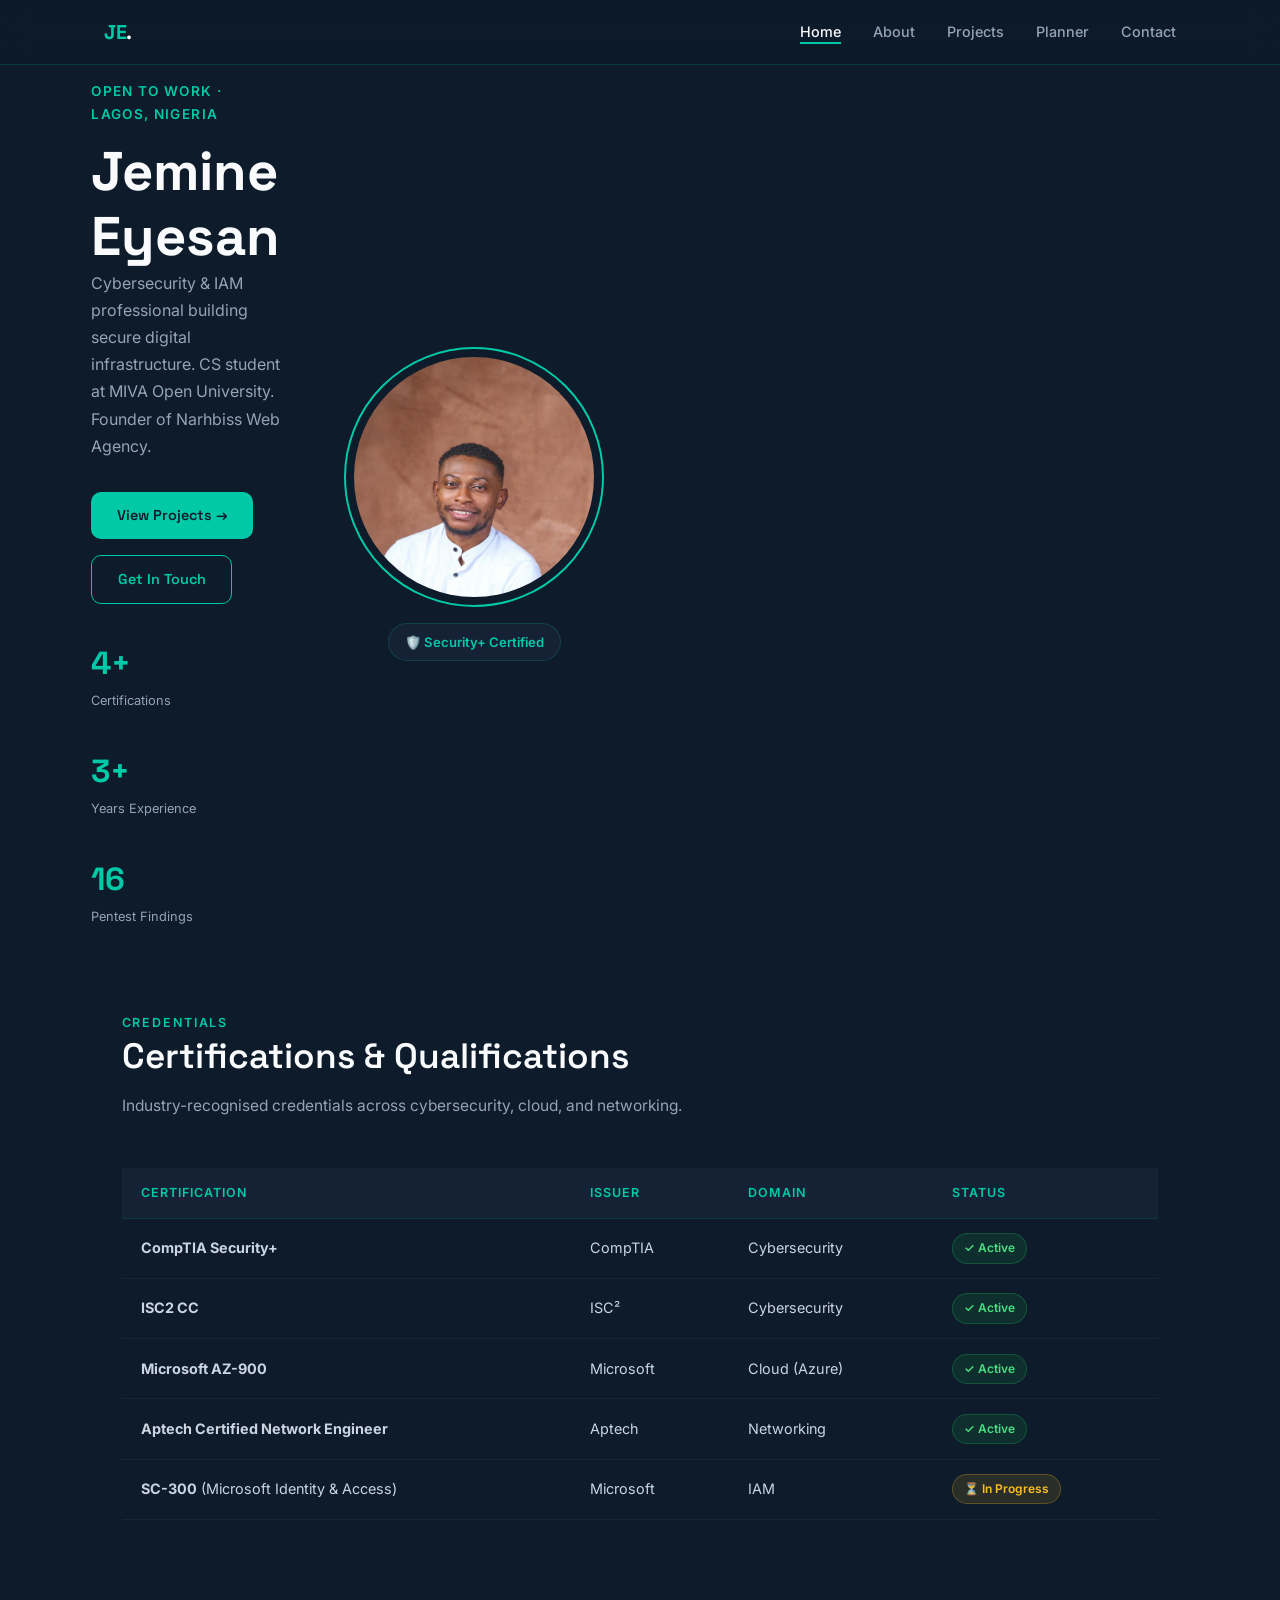
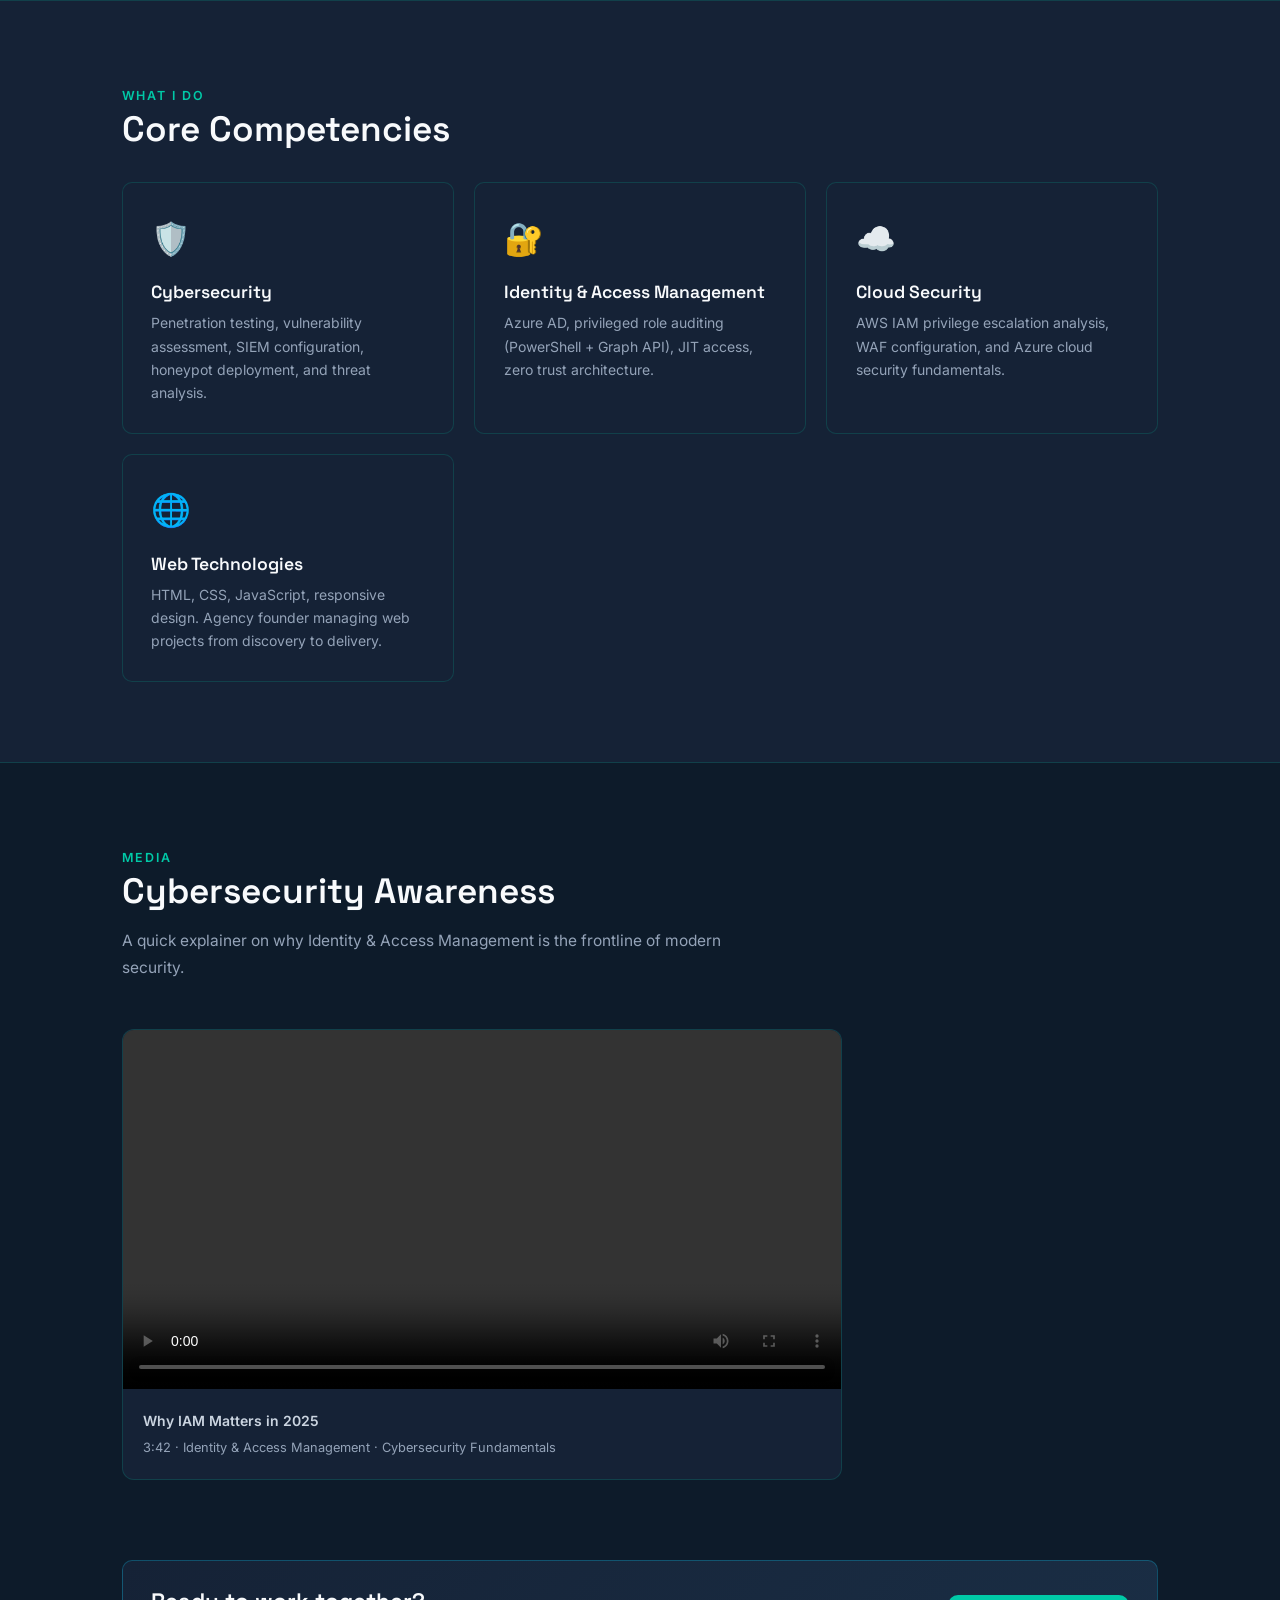
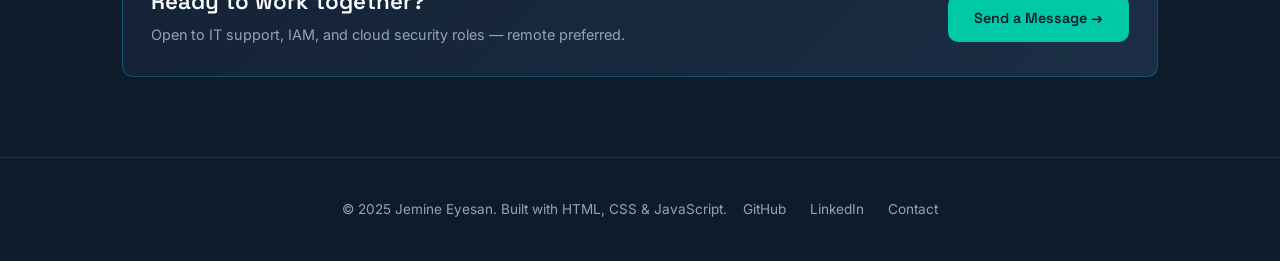
==== commit 7a444ae9: "Replace placeholder with profile image in index.html" ====
--- a/index.html
+++ b/index.html
@@ -71,7 +71,7 @@
           <!-- Photo -->
           <div class="hero__photo-wrap">
             <div class="hero__photo-frame">
-              <div class="hero__photo-placeholder">👨🏾‍💻</div>
+<img src="images/profile.jpg" alt="Jemine Eyesan" style="width:100%; height:100%; object-fit:cover; border-radius:50%;" />
             </div>
             <div class="hero__badge">🛡️ Security+ Certified</div>
           </div>
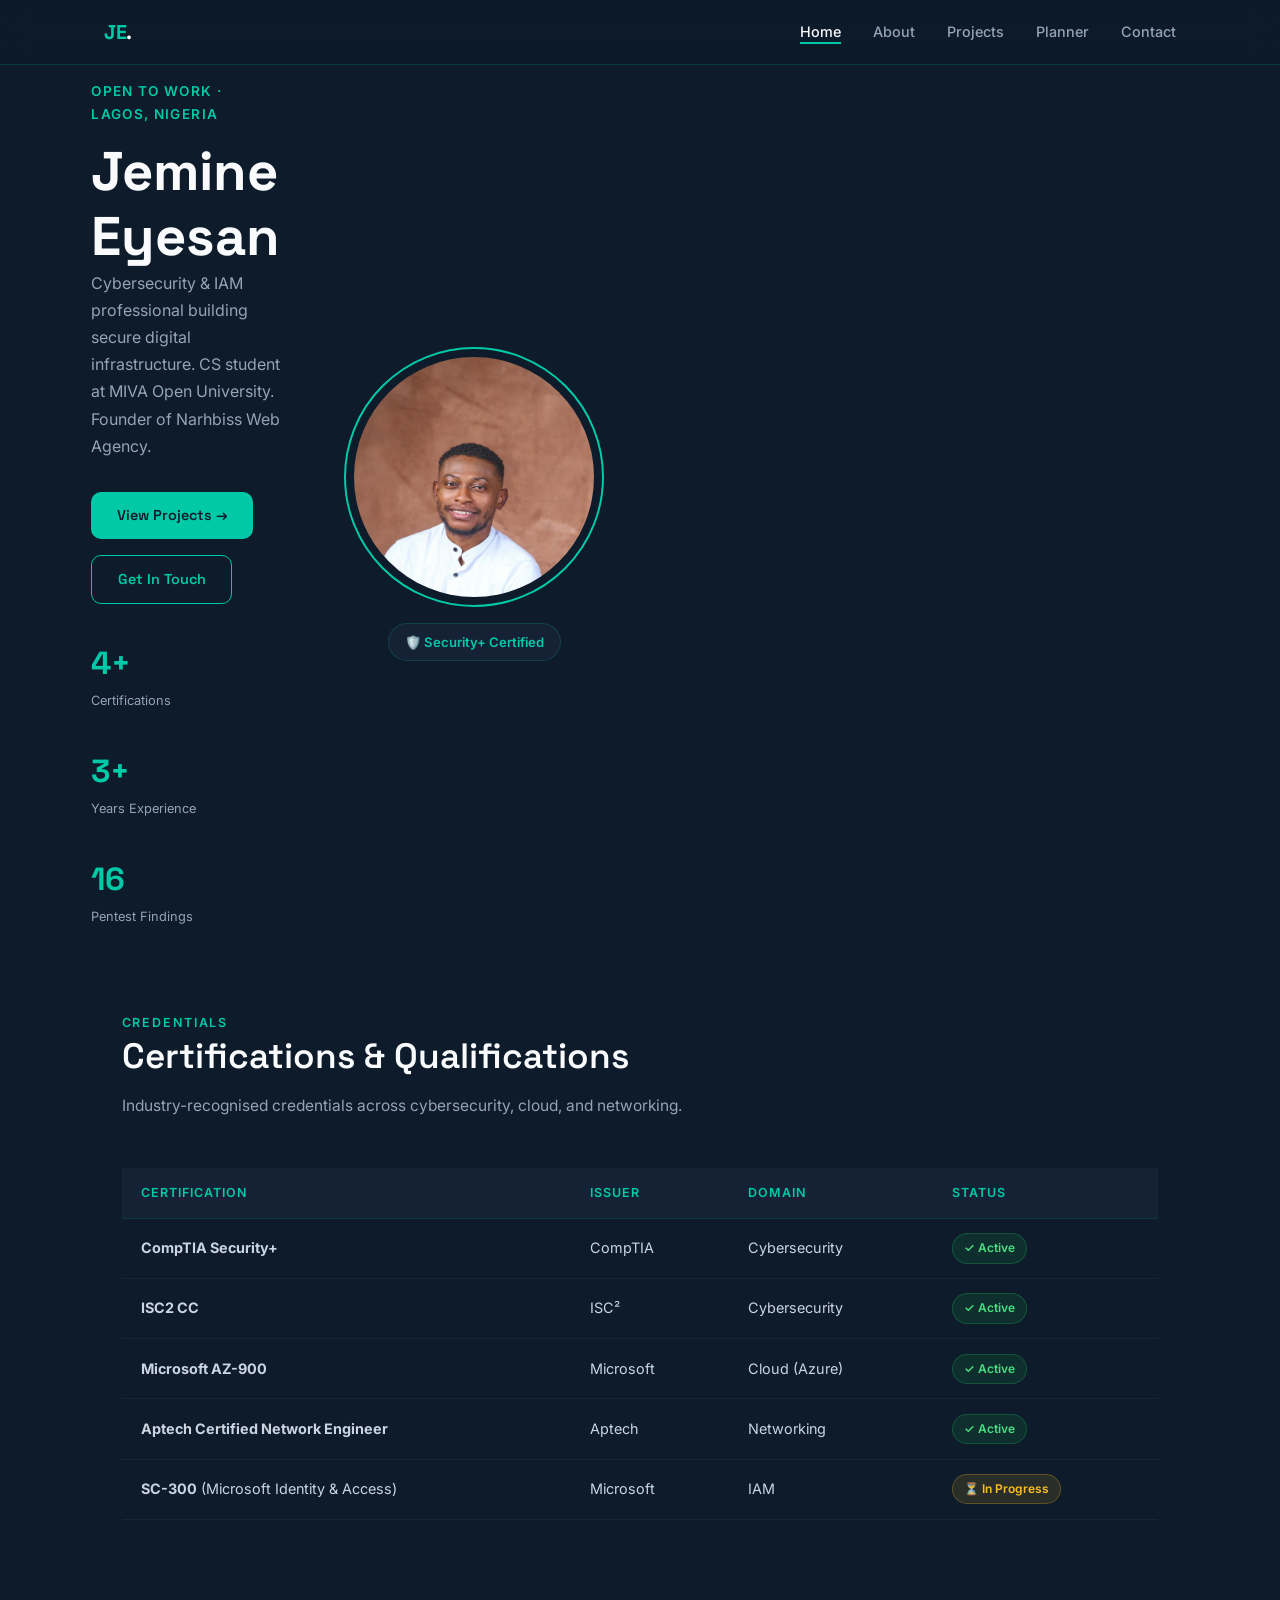
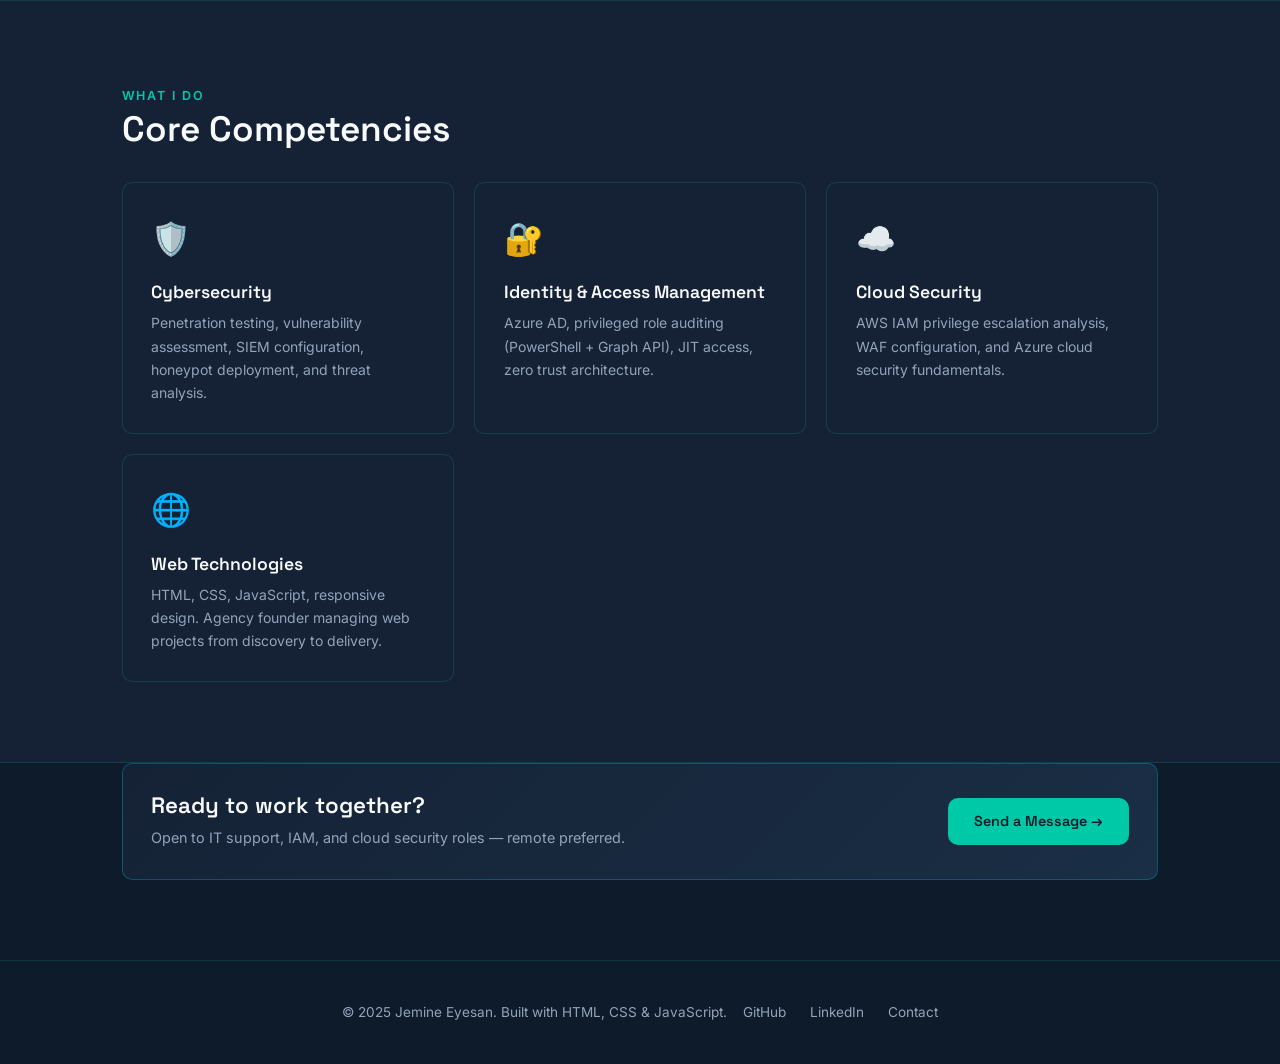
==== commit e82bc4e7: "Remove video/media showcase section Removed the video/media showcase section related to cybersecurit" ====
--- a/index.html
+++ b/index.html
@@ -69,12 +69,12 @@
           </div>
 
           <!-- Photo -->
-          <div class="hero__photo-wrap">
-            <div class="hero__photo-frame">
-<img src="images/profile.jpg" alt="Jemine Eyesan" style="width:100%; height:100%; object-fit:cover; border-radius:50%;" />
-            </div>
-            <div class="hero__badge">🛡️ Security+ Certified</div>
-          </div>
+ <div class="hero__photo-wrap">
+  <div class="hero__photo-frame">
+    <img src="images/profile.jpg" alt="Jemine Eyesan" style="width:100%; height:100%; object-fit:cover; border-radius:50%;" />
+  </div>
+  <div class="hero__badge">🛡️ Security+ Certified</div>
+</div>
         </div>
       </div>
     </section>
@@ -163,36 +163,7 @@
       </div>
     </section>
 
-    <!-- VIDEO / MEDIA SHOWCASE -->
-    <section class="section">
-      <div class="container">
-        <span class="section-label fade-in">Media</span>
-        <h2 class="section-heading fade-in">Cybersecurity Awareness</h2>
-        <p class="section-sub fade-in">A quick explainer on why Identity &amp; Access Management is the frontline of modern security.</p>
-        <div class="fade-in" style="max-width: 720px; border-radius: var(--radius-lg); overflow: hidden; border: 1px solid var(--clr-border); background: var(--clr-bg-card);">
-          <video
-            controls
-            width="100%"
-            poster=""
-            style="display: block;"
-            aria-label="Cybersecurity explainer video"
-          >
-            <source src="" type="video/mp4" />
-            <!-- Fallback for browsers without video support -->
-            <div style="padding: 3rem; text-align: center; color: var(--clr-muted);">
-              <p style="font-size: 1.5rem; margin-bottom: 0.5rem;">🎬</p>
-              <p>Your browser doesn't support HTML5 video. <a href="#">Download the video</a> instead.</p>
-            </div>
-          </video>
-          <div style="padding: 1.25rem;">
-            <p style="font-size: 0.875rem; font-weight: 600; margin-bottom: 0.25rem;">Why IAM Matters in 2025</p>
-            <p style="font-size: 0.8rem; color: var(--clr-muted);">3:42 · Identity &amp; Access Management · Cybersecurity Fundamentals</p>
-          </div>
-        </div>
-      </div>
-    </section>
-
-    <!-- CTA -->
+  <!-- CTA -->
     <section class="section" style="padding-top: 0;">
       <div class="container">
         <div class="card fade-in" style="display: flex; align-items: center; justify-content: space-between; flex-wrap: wrap; gap: 1.5rem; background: linear-gradient(135deg, var(--clr-bg-card), var(--clr-bg-raised)); border-color: rgba(0,212,255,0.25);">
